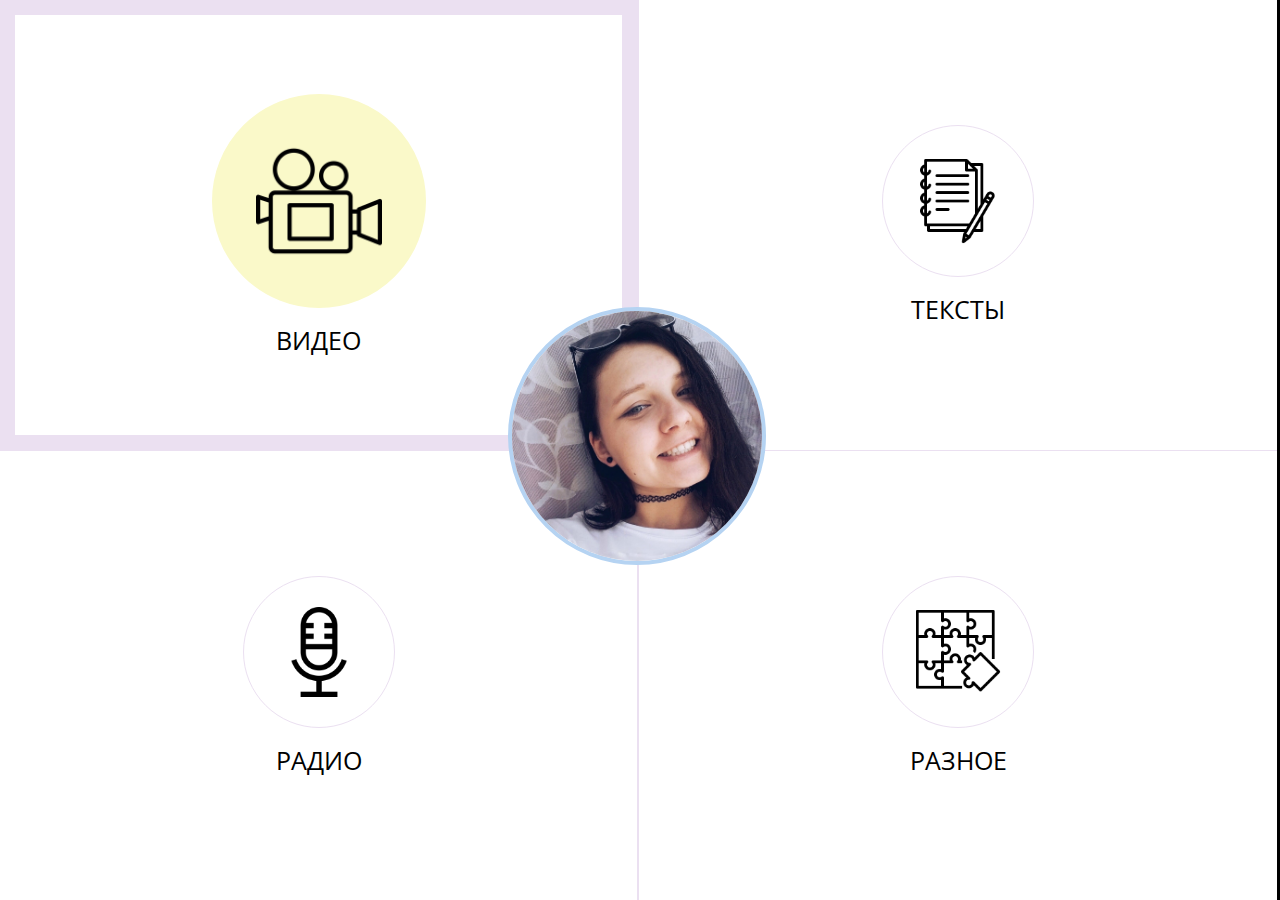
==== index.html @ c74f0dc9 "Add files via upload" ====
<!DOCTYPE html>
<html lang="ru" dir="ltr">
  <head>
    <meta charset="utf-8">
    <title></title>
    <link rel="stylesheet" href="assets/css/style.css">
    <link href="https://fonts.googleapis.com/css2?family=Open+Sans+Condensed:wght@300&display=swap" rel="stylesheet">
  </head>
  <body>
    <div class="container">
      <div class="row">
        <div class="block block-left">
          <div class="block-wrap">
            <div class="block-wrap__img">
              <img src="assets/img/videocamera.png" alt="">
            </div>
            <div class="block-wrap__text">
              ВИДЕО
            </div>
          </div>
          <div class="face">
            <img src="assets/img/face-1.jpg" alt="">
          </div>
        </div>
        <div class="block block-right">
          <div class="block-wrap">
            <div class="block-wrap__img">
              <img src="assets/img/notebook.png" alt="">
            </div>
            <div class="block-wrap__text">
              ТЕКСТЫ
            </div>
          </div>
        </div>
        <div class="block block-left">
          <div class="block-wrap">
            <div class="block-wrap__img">
              <img src="assets/img/microphone.png" alt="">
            </div>
            <div class="block-wrap__text">
              РАДИО
            </div>
          </div>
        </div>
        <div class="block block-right">
          <div class="block-wrap">
            <div class="block-wrap__img">
              <img src="assets/img/jigsaw.png" alt="">
            </div>
            <div class="block-wrap__text">
              РАЗНОЕ
            </div>
          </div>
        </div>
      </div>
    </div>
    <script src="assets/js/jq.js"></script>
    <script src="assets/js/script.js"></script>
  </body>
</html>
---- assets/css/style.css ----
* {
  padding: 0;
  margin: 0;
}
.container {
  width: 100vw;
  height: 100vh;
  overflow: hidden;
  background-color: #000;
}
.row {
  display: flex;
  flex-wrap: wrap;
}
.block {
  position: relative;
  width: 49.8%;
  height: 50vh;
  background-color: #fff;
  cursor: pointer;
  display: flex;
  justify-content: center;
  align-items: center;
  transition: 0.3s;
}
.block-left {
  border-right: 1px solid #ebe0f1;
  border-bottom: 1px solid #ebe0f1;
  border-top:0;
  border-left: 0;
}
.block-right {
  border-right: 0;
  border-bottom: 1px solid #ebe0f1;
  border-top:0;
  border-left: 1px solid #ebe0f1;
}
.block:hover {
  box-shadow: inset 0 0 0 15px #ebe0f1;
}
.blockHover {
  box-shadow: inset 0 0 0 15px #ebe0f1;
}
.block:hover .block-wrap__img {
  width: 210px;
  height: 210px;
  border: 2px solid #faf9c9;
  background-color: #faf9c9;
}
.block-wrap {
  width: 50%;
  display: flex;
  justify-content: center;
  align-items: center;
  flex-direction: column;
}
.block-wrap__img {
  border-radius: 50%;
  overflow: hidden;
  width: 150px;
  height: 150px;
  border: 1px solid #ebe0f1;
  text-align: center;
  transition: 1s;
}
.block-wrap__img > img {
  object-fit: contain;
  width: 60%;
  height: 100%;
}
.block-wrap__text {
  text-align: center;
  margin-top: 15px;
  font-family: 'Open Sans Condensed', sans-serif;
  font-size: 25px;
}
.face {
  position: absolute;
  bottom: -115px;
  right: -129px;
  width: 250px;
  height: 250px;
  border-radius: 50%;
  border: 4px solid #b5d3f2;
  overflow: hidden;
  transition: 0.5s;
  z-index: 9999;
}
.face img {
  width: 100%;
  object-fit: contain;
}
.face:hover .block {
  box-shadow: inset 0 0 0 15px #ebe0f1;
}

.hoverAll {
  width: 210px;
  height: 210px;
  border: 2px solid #faf9c9;
  background-color: #faf9c9;
}
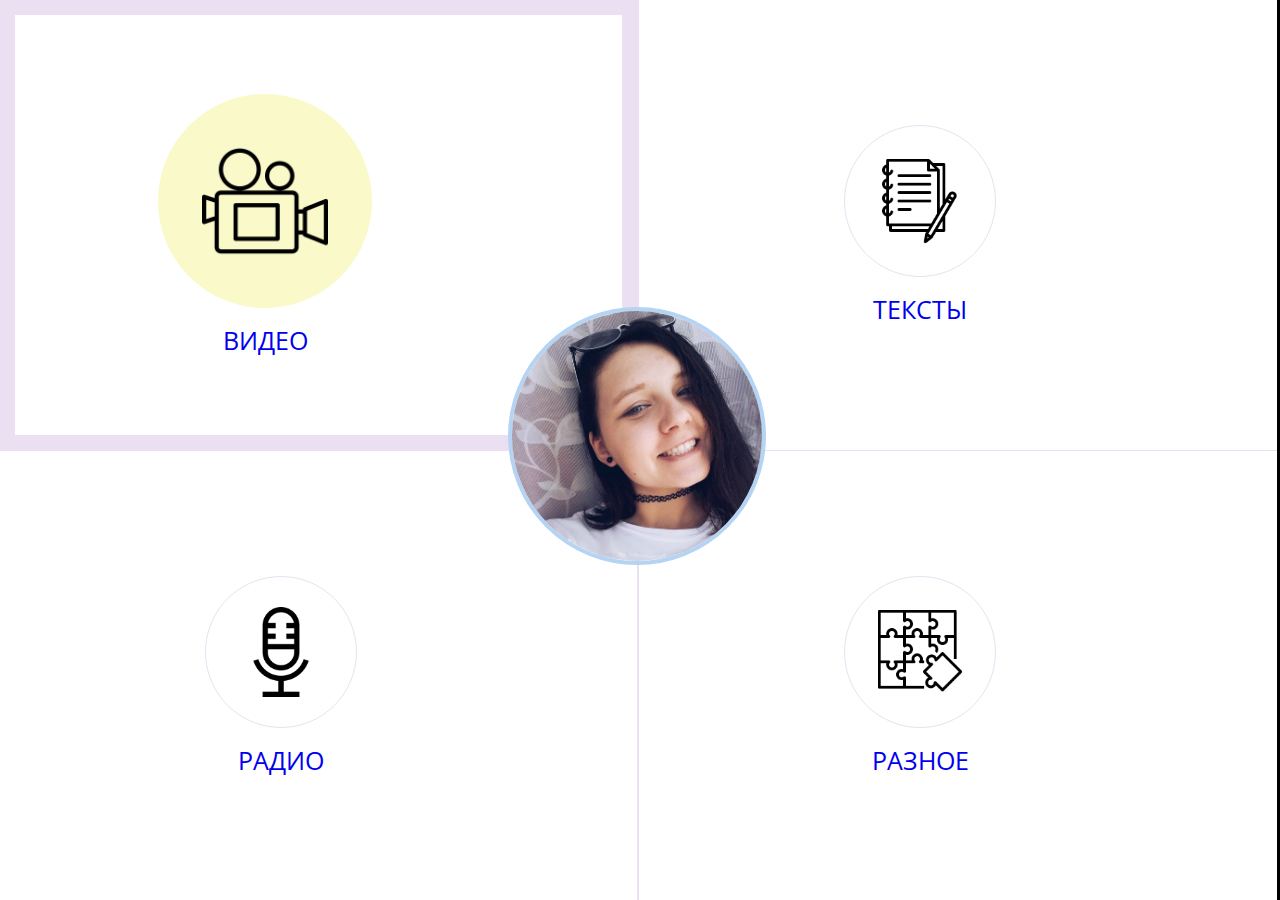
==== commit 82dd8817: "new" ====
--- a/index.html
+++ b/index.html
@@ -2,7 +2,7 @@
 <html lang="ru" dir="ltr">
   <head>
     <meta charset="utf-8">
-    <title></title>
+    <title>Главная</title>
     <link rel="stylesheet" href="assets/css/style.css">
     <link href="https://fonts.googleapis.com/css2?family=Open+Sans+Condensed:wght@300&display=swap" rel="stylesheet">
   </head>
@@ -10,7 +10,8 @@
     <div class="container">
       <div class="row">
         <div class="block block-left">
-          <div class="block-wrap">
+          <a href="/page/video.html">
+            <div class="block-wrap">
             <div class="block-wrap__img">
               <img src="assets/img/videocamera.png" alt="">
             </div>
@@ -18,39 +19,46 @@
               ВИДЕО
             </div>
           </div>
+          </a>
           <div class="face">
             <img src="assets/img/face-1.jpg" alt="">
           </div>
         </div>
         <div class="block block-right">
-          <div class="block-wrap">
-            <div class="block-wrap__img">
-              <img src="assets/img/notebook.png" alt="">
+          <a href="/page/video.html">
+            <div class="block-wrap">
+              <div class="block-wrap__img">
+                <img src="assets/img/notebook.png" alt="">
+              </div>
+              <div class="block-wrap__text">
+                ТЕКСТЫ
+              </div>
             </div>
-            <div class="block-wrap__text">
-              ТЕКСТЫ
-            </div>
-          </div>
+          </a>
         </div>
         <div class="block block-left">
-          <div class="block-wrap">
-            <div class="block-wrap__img">
-              <img src="assets/img/microphone.png" alt="">
+          <a href="/page/video.html">
+            <div class="block-wrap">
+              <div class="block-wrap__img">
+                <img src="assets/img/microphone.png" alt="">
+              </div>
+              <div class="block-wrap__text">
+                РАДИО
+              </div>
             </div>
-            <div class="block-wrap__text">
-              РАДИО
-            </div>
-          </div>
+          </a>
         </div>
         <div class="block block-right">
-          <div class="block-wrap">
-            <div class="block-wrap__img">
-              <img src="assets/img/jigsaw.png" alt="">
+          <a href="/page/video.html">
+            <div class="block-wrap">
+              <div class="block-wrap__img">
+                <img src="assets/img/jigsaw.png" alt="">
+              </div>
+              <div class="block-wrap__text">
+                РАЗНОЕ
+              </div>
             </div>
-            <div class="block-wrap__text">
-              РАЗНОЕ
-            </div>
-          </div>
+          </a>
         </div>
       </div>
     </div>
--- a/assets/css/style.css
+++ b/assets/css/style.css
@@ -1,6 +1,12 @@
 * {
   padding: 0;
   margin: 0;
+  outline: none;
+  text-decoration: none;
+}
+a {
+  text-decoration: none;
+  outline: none;
 }
 .container {
   width: 100vw;
